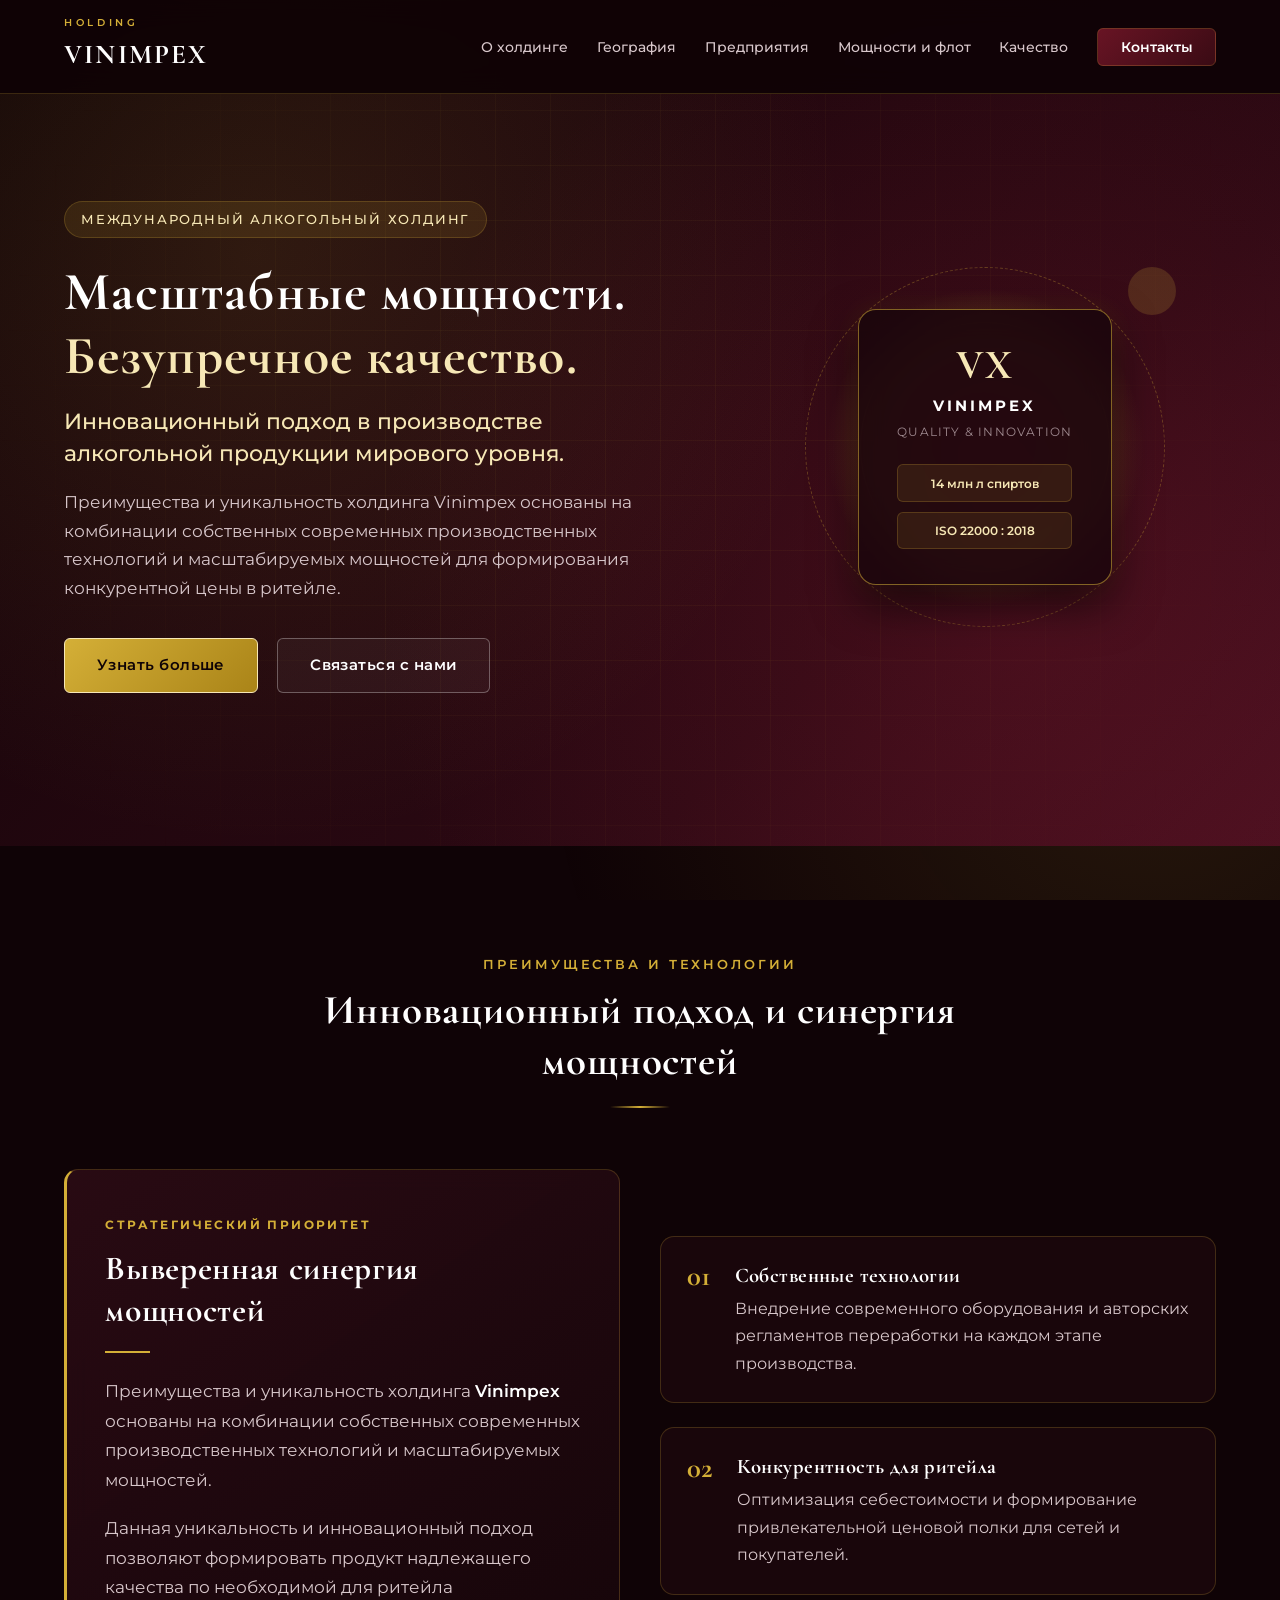
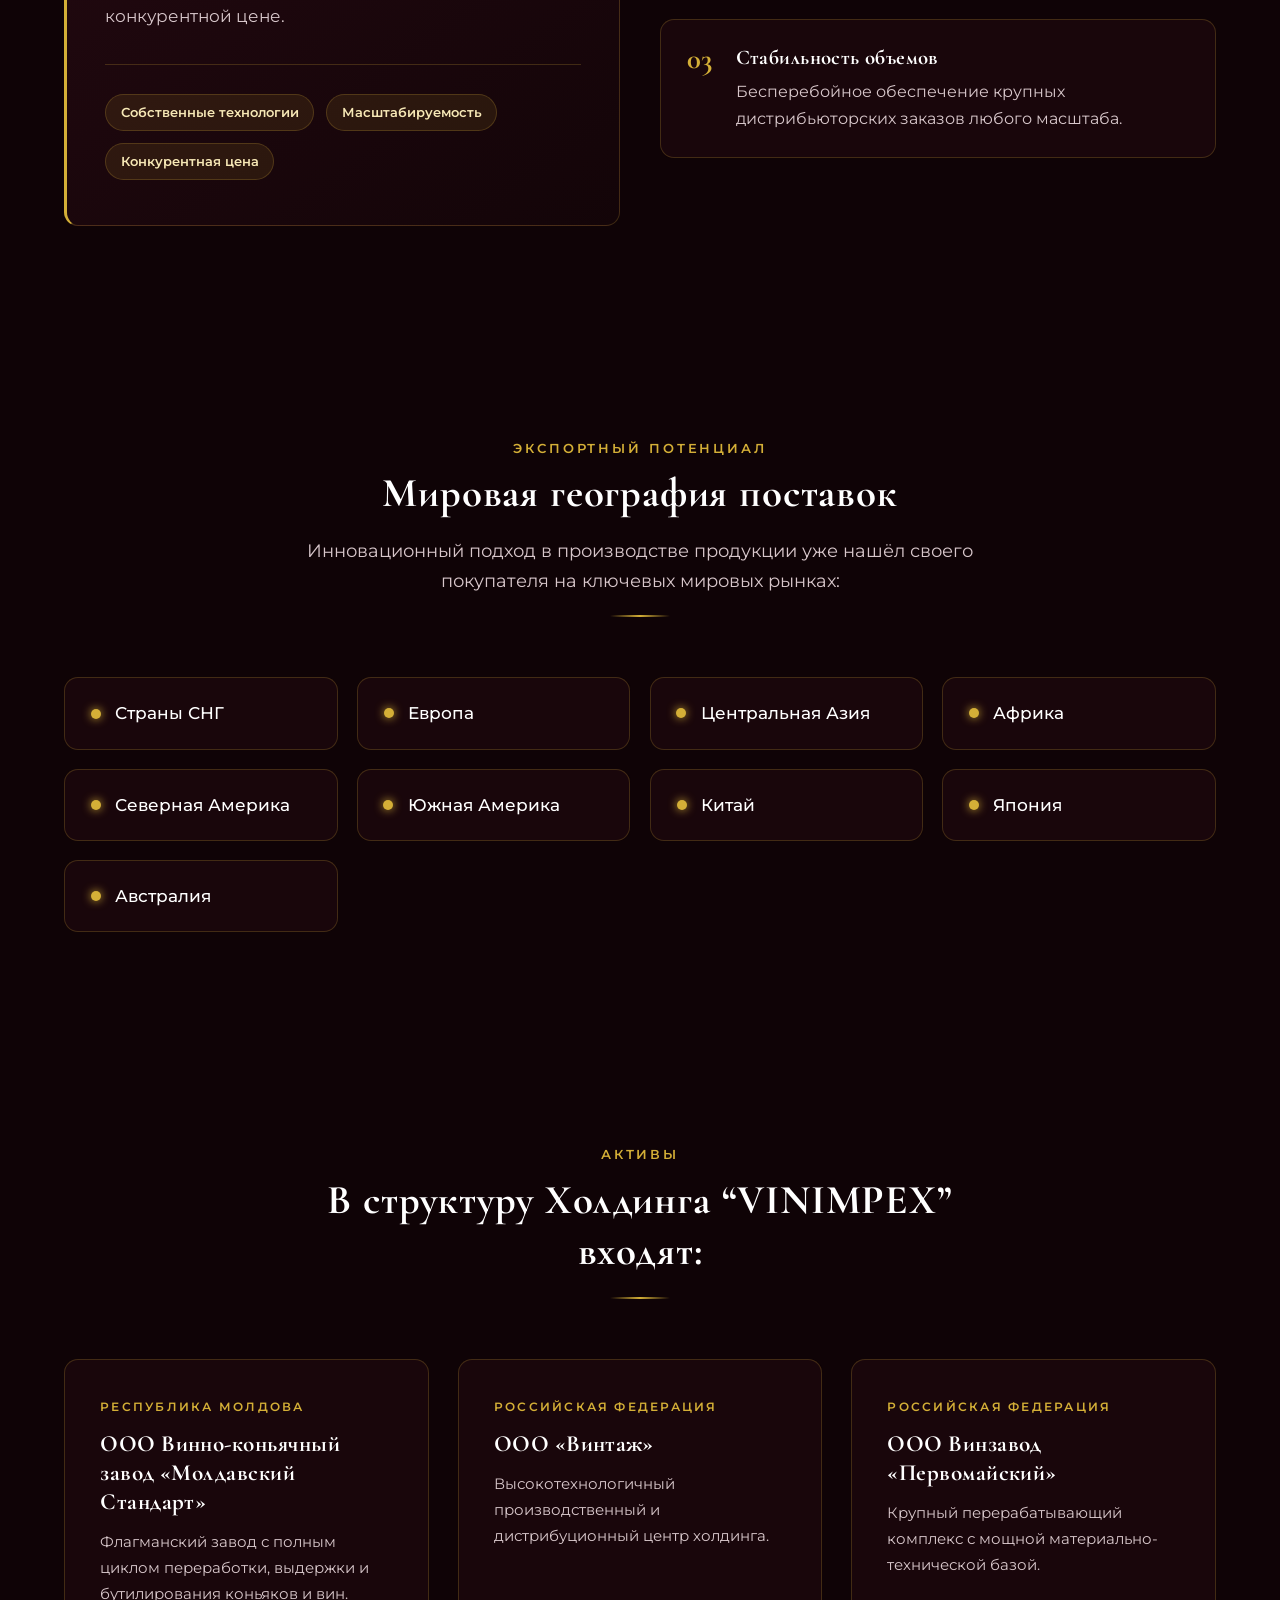
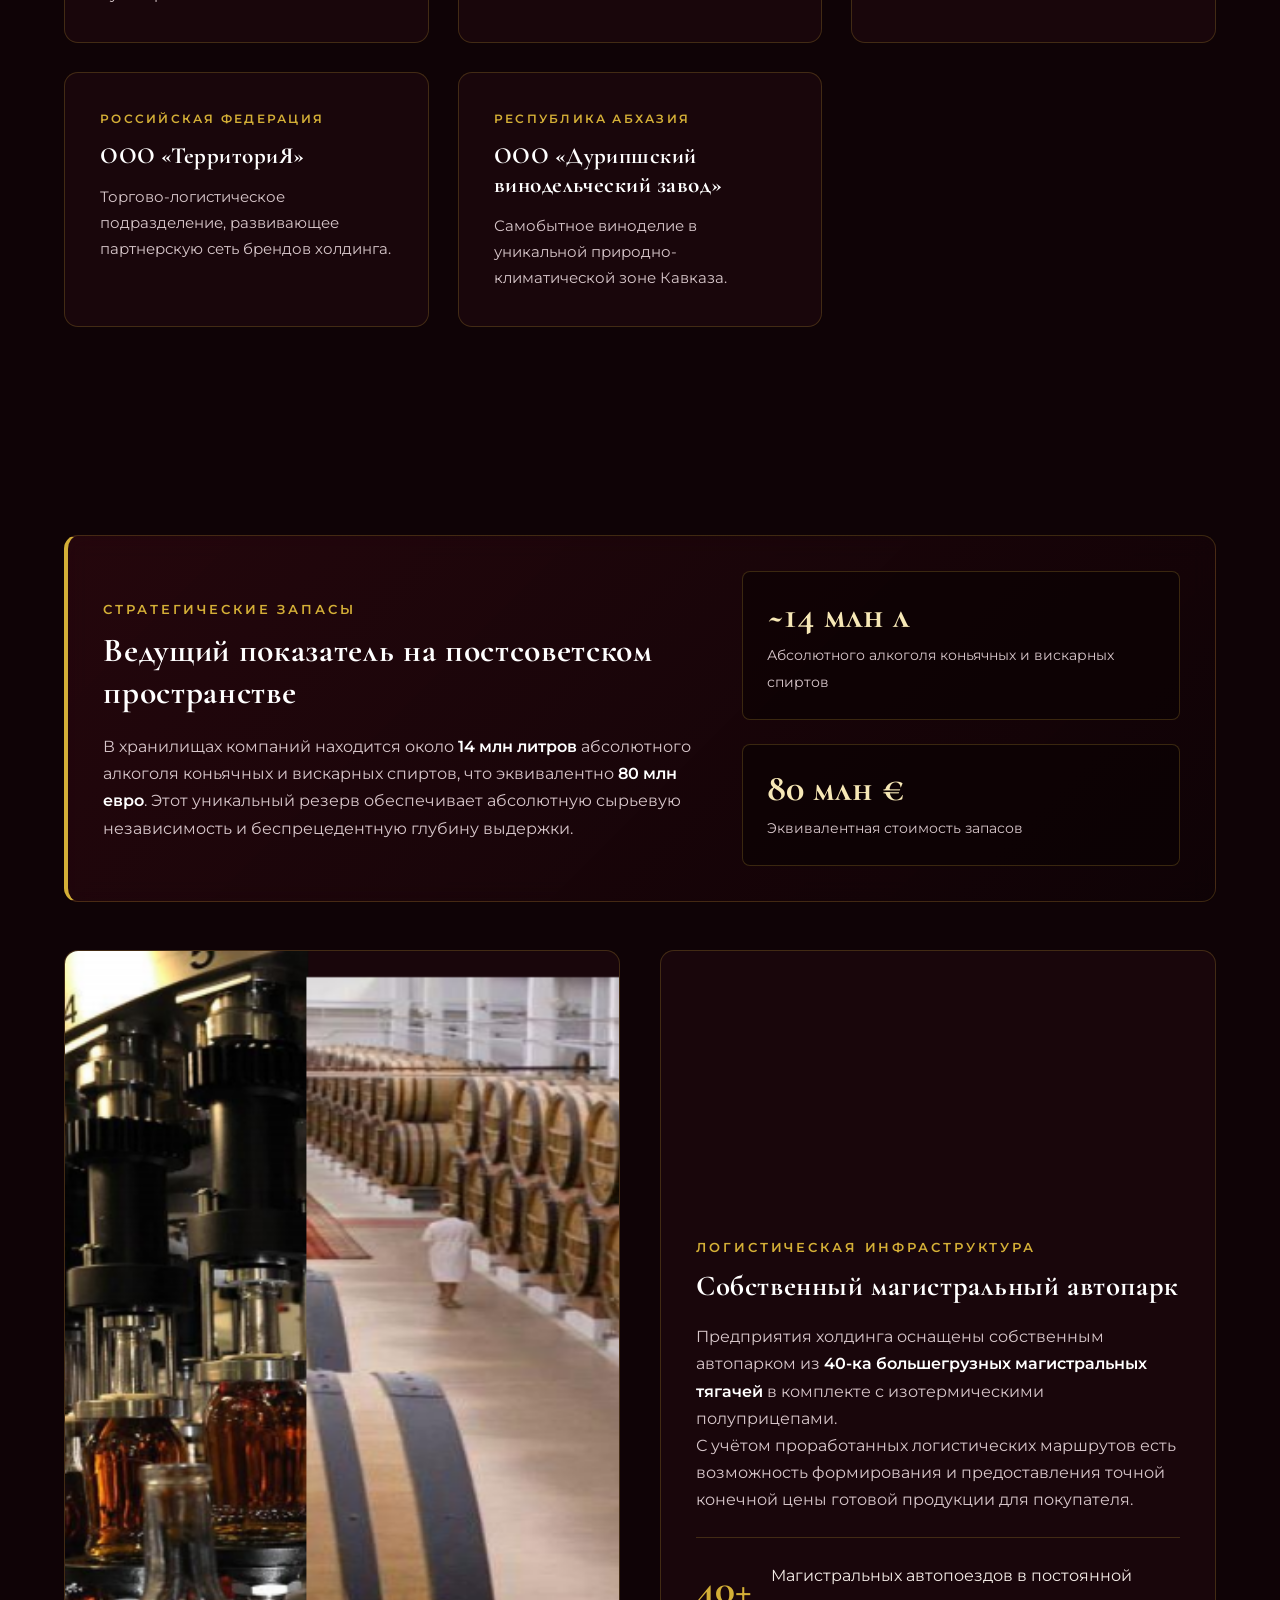
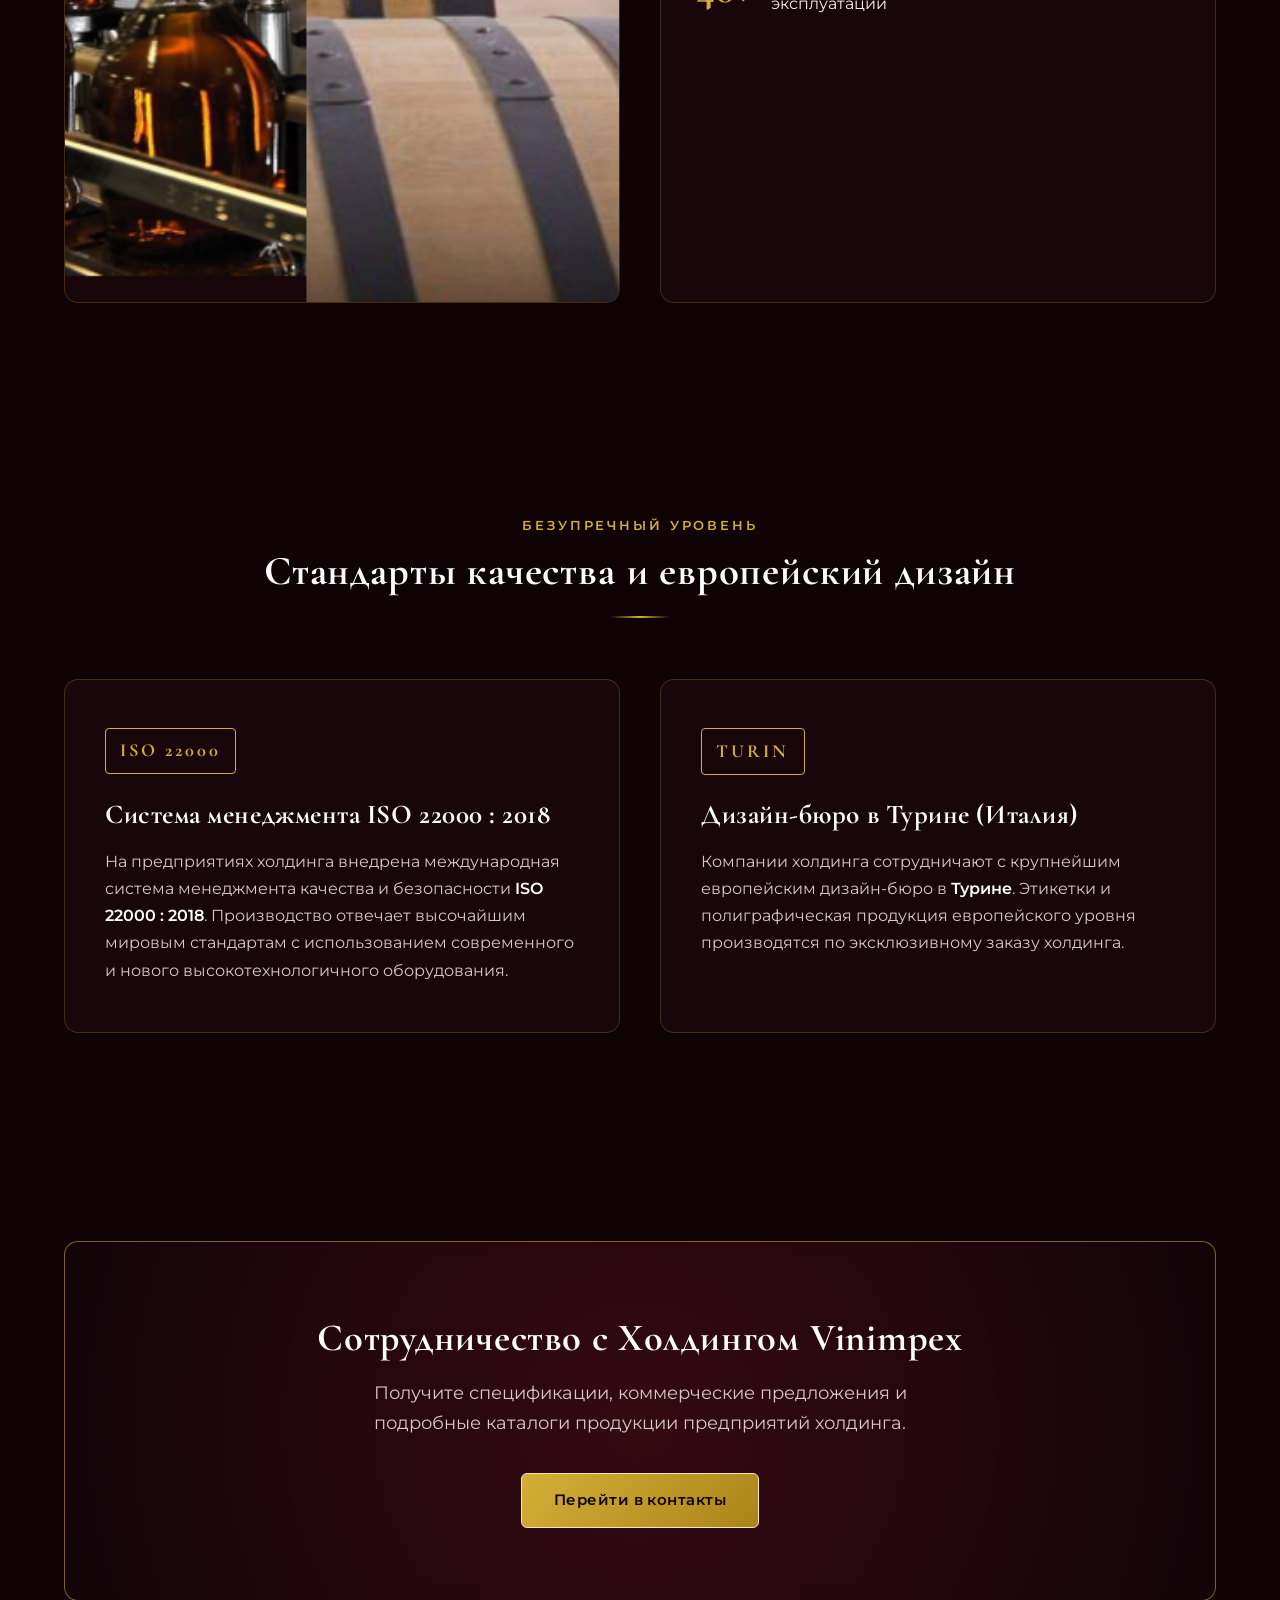
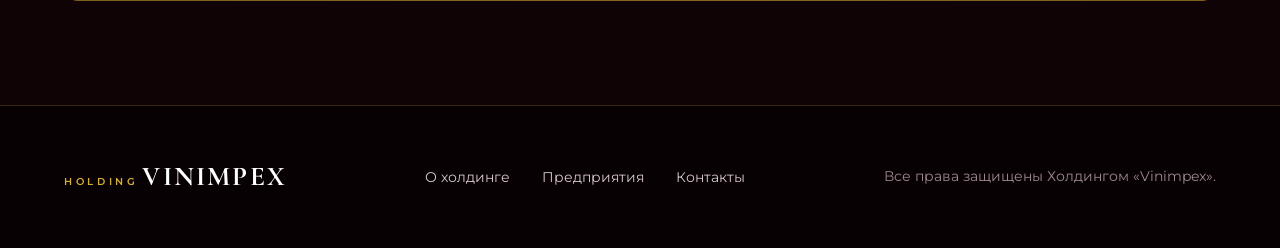
==== index.html @ 8bad3ac1 "init" ====
<!DOCTYPE html>
<html lang="ru">
<head>
  <meta charset="UTF-8">
  <meta name="viewport" content="width=device-width, initial-scale=1.0">
  <title>Холдинг Vinimpex | Международное производство и дистрибуция</title>
  <meta name="description" content="Международный алкогольный холдинг Vinimpex: инновационные технологии, собственные производственные мощности и глобальная логистика.">
  
  <!-- Fonts -->
  <link rel="preconnect" href="https://fonts.googleapis.com">
  <link rel="preconnect" href="https://fonts.gstatic.com" crossorigin>
  <link href="https://fonts.googleapis.com/css2?family=Cormorant+Garamond:wght@600;700&family=Montserrat:wght@300;400;500;600;700&display=swap" rel="stylesheet">
  
  <link rel="stylesheet" href="style.css">
</head>
<body>

  <!-- Ambient background glow -->
  <div class="ambient-glow" aria-hidden="true"></div>

  <!-- Header -->
  <header class="site-header" id="site-header">
    <div class="container header-container">
      <a href="index.html" class="brand-logo" aria-label="Vinimpex Главная">
        <span class="logo-small">HOLDING</span>
        <span class="logo-main">VINIMPEX</span>
      </a>

      <button class="nav-toggle" id="nav-toggle" aria-label="Открыть меню">
        <span></span>
        <span></span>
        <span></span>
      </button>

      <nav class="nav-menu" id="nav-menu">
        <ul class="nav-list">
          <li><a href="#about" class="nav-link">О холдинге</a></li>
          <li><a href="#geography" class="nav-link">География</a></li>
          <li><a href="#structure" class="nav-link">Предприятия</a></li>
          <li><a href="#reserves" class="nav-link">Мощности и флот</a></li>
          <li><a href="#standards" class="nav-link">Качество</a></li>
          <li><a href="contacts.html" class="nav-link nav-btn">Контакты</a></li>
        </ul>
      </nav>
    </div>
  </header>

  <main>
    <!-- 1. HERO SECTION (Pure CSS Graphics) -->
    <section class="hero-section">
      <div class="hero-inner container">
        <div class="hero-content">
          <span class="sub-badge">Международный алкогольный холдинг</span>
          <h1 class="hero-title">
            Масштабные мощности.<br>
            <span class="text-gold">Безупречное качество.</span>
          </h1>
          <p class="hero-tagline">
            Инновационный подход в производстве алкогольной продукции мирового уровня.
          </p>
          <p class="hero-subtitle">
            Преимущества и уникальность холдинга Vinimpex основаны на комбинации собственных современных производственных технологий и масштабируемых мощностей для формирования конкурентной цены в ритейле.
          </p>
          <div class="hero-actions">
            <a href="#about" class="btn btn-primary">Узнать больше</a>
            <a href="contacts.html" class="btn btn-outline">Связаться с нами</a>
          </div>
        </div>

        <!-- CSS Geometry Visual -->
        <div class="hero-visual" aria-hidden="true">
          <div class="hero-shape hero-shape--glow"></div>
          <div class="hero-shape hero-shape--ring-lg"></div>
          <div class="hero-shape hero-shape--ring-md"></div>
          <div class="hero-shape hero-shape--ring-sm"></div>
          <div class="hero-shape hero-shape--dot"></div>

          <div class="hero-badge-card">
            <div class="badge-emblem">VX</div>
            <div class="badge-title">VINIMPEX</div>
            <div class="badge-subtitle">Quality &amp; Innovation</div>
            <div class="badge-metrics">
              <span class="metric-chip">14 млн л спиртов</span>
              <span class="metric-chip">ISO 22000 : 2018</span>
            </div>
          </div>
        </div>
      </div>
    </section>

    <!-- 2. ABOUT (Image Removed, Refined Editorial Design) -->
    <section id="about" class="section section-about">
      <div class="container">
        <div class="section-header reveal">
          <span class="section-tag">Преимущества и технологии</span>
          <h2 class="section-title">Инновационный подход и синергия мощностей</h2>
          <div class="title-divider"></div>
        </div>

        <div class="grid-2-col about-grid">
          <!-- Featured Pillar Card (No low-res image) -->
          <div class="about-card-featured glass-card reveal">
            <div class="card-pillar-header">
              <span class="pillar-tag">СТРАТЕГИЧЕСКИЙ ПРИОРИТЕТ</span>
              <h3 class="pillar-title">Выверенная синергия мощностей</h3>
              <div class="pillar-line"></div>
            </div>
            
            <div class="pillar-content">
              <p>
                Преимущества и уникальность холдинга <strong>Vinimpex</strong> основаны на комбинации собственных современных производственных технологий и масштабируемых мощностей.
              </p>
              <p>
                Данная уникальность и инновационный подход позволяют формировать продукт надлежащего качества по необходимой для ритейла конкурентной цене.
              </p>
            </div>

            <div class="pillar-highlights">
              <span class="highlight-chip">Собственные технологии</span>
              <span class="highlight-chip">Масштабируемость</span>
              <span class="highlight-chip">Конкурентная цена</span>
            </div>
          </div>

          <!-- Features Column -->
          <div class="features-column">
            <div class="feature-item glass-card reveal">
              <div class="feature-icon">01</div>
              <div>
                <h4>Собственные технологии</h4>
                <p>Внедрение современного оборудования и авторских регламентов переработки на каждом этапе производства.</p>
              </div>
            </div>

            <div class="feature-item glass-card reveal">
              <div class="feature-icon">02</div>
              <div>
                <h4>Конкурентность для ритейла</h4>
                <p>Оптимизация себестоимости и формирование привлекательной ценовой полки для сетей и покупателей.</p>
              </div>
            </div>

            <div class="feature-item glass-card reveal">
              <div class="feature-icon">03</div>
              <div>
                <h4>Стабильность объемов</h4>
                <p>Бесперебойное обеспечение крупных дистрибьюторских заказов любого масштаба.</p>
              </div>
            </div>
          </div>
        </div>
      </div>
    </section>

    <!-- 3. GEOGRAPHY -->
    <section id="geography" class="section section-geography">
      <div class="container">
        <div class="section-header reveal">
          <span class="section-tag">Экспортный потенциал</span>
          <h2 class="section-title">Мировая география поставок</h2>
          <p class="section-lead">Инновационный подход в производстве продукции уже нашёл своего покупателя на ключевых мировых рынках:</p>
          <div class="title-divider"></div>
        </div>

        <div class="geography-grid">
          <div class="geo-badge glass-card reveal"><span class="geo-dot"></span>Страны СНГ</div>
          <div class="geo-badge glass-card reveal"><span class="geo-dot"></span>Европа</div>
          <div class="geo-badge glass-card reveal"><span class="geo-dot"></span>Центральная Азия</div>
          <div class="geo-badge glass-card reveal"><span class="geo-dot"></span>Африка</div>
          <div class="geo-badge glass-card reveal"><span class="geo-dot"></span>Северная Америка</div>
          <div class="geo-badge glass-card reveal"><span class="geo-dot"></span>Южная Америка</div>
          <div class="geo-badge glass-card reveal"><span class="geo-dot"></span>Китай</div>
          <div class="geo-badge glass-card reveal"><span class="geo-dot"></span>Япония</div>
          <div class="geo-badge glass-card reveal"><span class="geo-dot"></span>Австралия</div>
        </div>
      </div>
    </section>

    <!-- 4. STRUCTURE / HOLDING COMPANIES -->
    <section id="structure" class="section section-structure">
      <div class="container">
        <div class="section-header reveal">
          <span class="section-tag">Активы</span>
          <h2 class="section-title">В структуру Холдинга “VINIMPEX” входят:</h2>
          <div class="title-divider"></div>
        </div>

        <div class="structure-grid">
          <article class="company-card glass-card reveal">
            <span class="company-country">Республика Молдова</span>
            <h3 class="company-name">ООО Винно-коньячный завод «Молдавский Стандарт»</h3>
            <p class="company-desc">Флагманский завод с полным циклом переработки, выдержки и бутилирования коньяков и вин.</p>
          </article>

          <article class="company-card glass-card reveal">
            <span class="company-country">Российская Федерация</span>
            <h3 class="company-name">ООО «Винтаж»</h3>
            <p class="company-desc">Высокотехнологичный производственный и дистрибуционный центр холдинга.</p>
          </article>

          <article class="company-card glass-card reveal">
            <span class="company-country">Российская Федерация</span>
            <h3 class="company-name">ООО Винзавод «Первомайский»</h3>
            <p class="company-desc">Крупный перерабатывающий комплекс с мощной материально-технической базой.</p>
          </article>

          <article class="company-card glass-card reveal">
            <span class="company-country">Российская Федерация</span>
            <h3 class="company-name">ООО «ТерриториЯ»</h3>
            <p class="company-desc">Торгово-логистическое подразделение, развивающее партнерскую сеть брендов холдинга.</p>
          </article>

          <article class="company-card glass-card reveal">
            <span class="company-country">Республика Абхазия</span>
            <h3 class="company-name">ООО «Дурипшский винодельческий завод»</h3>
            <p class="company-desc">Самобытное виноделие в уникальной природно-климатической зоне Кавказа.</p>
          </article>
        </div>
      </div>
    </section>

    <!-- 5. RESERVES & FLEET -->
    <section id="reserves" class="section section-reserves">
      <div class="container">
        <div class="reserves-banner glass-card reveal">
          <div class="reserves-content">
            <span class="section-tag">Стратегические запасы</span>
            <h2 class="section-title">Ведущий показатель на постсоветском пространстве</h2>
            <p>
              В хранилищах компаний находится около <strong>14 млн литров</strong> абсолютного алкоголя коньячных и вискарных спиртов, что эквивалентно <strong>80 млн евро</strong>. Этот уникальный резерв обеспечивает абсолютную сырьевую независимость и беспрецедентную глубину выдержки.
            </p>
          </div>
          <div class="reserves-numbers">
            <div class="stat-box">
              <span class="stat-value">~14 млн л</span>
              <span class="stat-label">Абсолютного алкоголя коньячных и вискарных спиртов</span>
            </div>
            <div class="stat-box">
              <span class="stat-value">80 млн €</span>
              <span class="stat-label">Эквивалентная стоимость запасов</span>
            </div>
          </div>
        </div>

        <div class="grid-2-col logistics-grid">
          <div class="logistics-image glass-card reveal">
            <img src="images/production-barrels.png" alt="Цеха выдержки и розлива" class="card-photo" onerror="this.parentElement.classList.add('no-img');">
            <div class="card-photo-fallback">
              <span>Цеха и хранилища холдинга</span>
            </div>
          </div>
          <div class="logistics-info glass-card reveal">
            <span class="section-tag">Логистическая инфраструктура</span>
            <h3>Собственный магистральный автопарк</h3>
            <p>
              Предприятия холдинга оснащены собственным автопарком из <strong>40-ка большегрузных магистральных тягачей</strong> в комплекте с изотермическими полуприцепами.
            </p>
            <p>
              С учётом проработанных логистических маршрутов есть возможность формирования и предоставления точной конечной цены готовой продукции для покупателя.
            </p>
            <div class="fleet-badge">
              <span class="fleet-count">40+</span>
              <span>Магистральных автопоездов в постоянной эксплуатации</span>
            </div>
          </div>
        </div>
      </div>
    </section>

    <!-- 6. STANDARDS & DESIGN -->
    <section id="standards" class="section section-standards">
      <div class="container">
        <div class="section-header reveal">
          <span class="section-tag">Безупречный уровень</span>
          <h2 class="section-title">Стандарты качества и европейский дизайн</h2>
          <div class="title-divider"></div>
        </div>

        <div class="grid-2-col standards-grid">
          <div class="standard-card glass-card reveal">
            <div class="card-icon-emblem">ISO 22000</div>
            <h3>Система менеджмента ISO 22000 : 2018</h3>
            <p>
              На предприятиях холдинга внедрена международная система менеджмента качества и безопасности <strong>ISO 22000 : 2018</strong>. Производство отвечает высочайшим мировым стандартам с использованием современного и нового высокотехнологичного оборудования.
            </p>
          </div>

          <div class="standard-card glass-card reveal">
            <div class="card-icon-emblem">TURIN</div>
            <h3>Дизайн-бюро в Турине (Италия)</h3>
            <p>
              Компании холдинга сотрудничают с крупнейшим европейским дизайн-бюро в <strong>Турине</strong>. Этикетки и полиграфическая продукция европейского уровня производятся по эксклюзивному заказу холдинга.
            </p>
          </div>
        </div>
      </div>
    </section>

    <!-- 7. CTA -->
    <section class="section section-cta">
      <div class="container">
        <div class="cta-banner glass-card reveal">
          <h2>Сотрудничество с Холдингом Vinimpex</h2>
          <p>Получите спецификации, коммерческие предложения и подробные каталоги продукции предприятий холдинга.</p>
          <a href="contacts.html" class="btn btn-primary">Перейти в контакты</a>
        </div>
      </div>
    </section>
  </main>

  <!-- Footer -->
  <footer class="site-footer">
    <div class="container footer-container">
      <div class="footer-brand">
        <span class="logo-small">HOLDING</span>
        <span class="logo-main">VINIMPEX</span>
      </div>
      <div class="footer-nav">
        <a href="index.html">О холдинге</a>
        <a href="#structure">Предприятия</a>
        <a href="contacts.html">Контакты</a>
      </div>
      <div class="footer-copy">
        <p>Все права защищены Холдингом «Vinimpex».</p>
      </div>
    </div>
  </footer>

  <!-- Persistent SVG Back to Top Button -->
  <button id="back-to-top" class="back-to-top" type="button" aria-label="Наверх">
    <svg width="20" height="20" viewBox="0 0 24 24" fill="none" stroke="currentColor" stroke-width="2.5" stroke-linecap="round" stroke-linejoin="round">
      <path d="M18 15l-6-6-6 6"/>
    </svg>
  </button>

  <script src="script.js"></script>
</body>
</html>
---- style.css ----
/* ==========================================================================
   HOLDING VINIMPEX - UNIFIED LUXURY CORPORATE STYLESHEET
   ========================================================================== */

:root {
  /* Wine & Gold Palette */
  --bg-dark: #0f0306;
  --bg-surface: #19060b;
  --bg-card: rgba(30, 8, 14, 0.75);
  --bg-card-hover: rgba(48, 12, 22, 0.92);
  
  --wine-dark: #3a0b14;
  --wine-mid: #681424;
  --wine-bright: #9e1f37;
  
  --gold-primary: #d4af37;
  --gold-light: #f7e8b6;
  --gold-dark: #aa8418;
  
  /* High-contrast readable typography */
  --text-pure: #ffffff;
  --text-main: #f5ede8;
  --text-muted: #d8c7cb;
  --text-dim: #9e898f;
  
  --border-subtle: rgba(212, 175, 55, 0.22);
  --border-glow: rgba(212, 175, 55, 0.55);
  
  --font-serif: 'Cormorant Garamond', Georgia, serif;
  --font-sans: 'Montserrat', system-ui, -apple-system, sans-serif;
  
  --transition: all 0.35s cubic-bezier(0.16, 1, 0.3, 1);
  --container-max: 1180px;
}

/* Base Resets */
*, *::before, *::after {
  box-sizing: border-box;
  margin: 0;
  padding: 0;
}

html {
  scroll-behavior: smooth;
  font-size: 16px;
}

body {
  background-color: var(--bg-dark);
  color: var(--text-main);
  font-family: var(--font-sans);
  line-height: 1.7;
  overflow-x: hidden;
  position: relative;
  -webkit-font-smoothing: antialiased;
}

/* Ambient Subtle Background */
.ambient-glow {
  position: fixed;
  top: 0;
  left: 0;
  width: 100vw;
  height: 100vh;
  pointer-events: none;
  z-index: 0;
  background: 
    radial-gradient(circle at 10% 20%, rgba(110, 20, 38, 0.25) 0%, transparent 45%),
    radial-gradient(circle at 90% 80%, rgba(212, 175, 55, 0.12) 0%, transparent 45%);
}

/* Typography High-Contrast */
h1, h2, h3, h4 {
  font-family: var(--font-serif);
  color: var(--text-pure);
  font-weight: 700;
  line-height: 1.25;
  letter-spacing: 0.02em;
}

p {
  color: var(--text-muted);
  font-size: 1rem;
}

strong {
  color: var(--text-pure);
  font-weight: 600;
}

a {
  color: inherit;
  text-decoration: none;
  transition: var(--transition);
}

.text-gold {
  color: var(--gold-light);
}

.container {
  width: 90%;
  max-width: var(--container-max);
  margin: 0 auto;
  position: relative;
  z-index: 2;
}

/* ==========================================================================
   Header & Navigation
   ========================================================================== */
.site-header {
  position: fixed;
  top: 0;
  left: 0;
  width: 100%;
  background: rgba(15, 3, 6, 0.94);
  backdrop-filter: blur(14px);
  -webkit-backdrop-filter: blur(14px);
  border-bottom: 1px solid var(--border-subtle);
  z-index: 1000;
  transition: var(--transition);
}

.site-header.scrolled {
  padding: 0.35rem 0;
  background: rgba(15, 3, 6, 0.98);
  box-shadow: 0 4px 20px rgba(0, 0, 0, 0.6);
}

.header-container {
  display: flex;
  justify-content: space-between;
  align-items: center;
  padding: 0.9rem 0;
}

.brand-logo {
  display: flex;
  flex-direction: column;
}

.logo-small {
  font-family: var(--font-sans);
  font-size: 0.65rem;
  letter-spacing: 0.35em;
  color: var(--gold-primary);
  font-weight: 600;
}

.logo-main {
  font-family: var(--font-serif);
  font-size: 1.7rem;
  font-weight: 700;
  letter-spacing: 0.08em;
  color: var(--text-pure);
}

.nav-list {
  display: flex;
  list-style: none;
  gap: 1.8rem;
  align-items: center;
}

.nav-link {
  font-size: 0.9rem;
  font-weight: 500;
  color: var(--text-muted);
  position: relative;
  padding: 0.3rem 0;
}

.nav-link:hover, .nav-link.active {
  color: var(--gold-light);
}

.nav-link:not(.nav-btn)::after {
  content: '';
  position: absolute;
  bottom: 0;
  left: 50%;
  width: 0;
  height: 2px;
  background: var(--gold-primary);
  transition: var(--transition);
  transform: translateX(-50%);
}

.nav-link:hover::after, .nav-link.active::after {
  width: 100%;
}

.nav-btn {
  background: linear-gradient(135deg, var(--wine-mid), var(--wine-dark));
  color: #ffffff !important;
  padding: 0.55rem 1.4rem !important;
  border-radius: 6px;
  border: 1px solid var(--border-subtle);
  font-weight: 600;
}

.nav-btn:hover {
  background: linear-gradient(135deg, var(--wine-bright), var(--wine-mid));
  border-color: var(--gold-primary);
  box-shadow: 0 4px 15px rgba(158, 31, 55, 0.45);
}

.nav-toggle {
  display: none;
  background: none;
  border: none;
  cursor: pointer;
  flex-direction: column;
  gap: 5px;
}

.nav-toggle span {
  display: block;
  width: 26px;
  height: 2px;
  background: var(--gold-primary);
  transition: var(--transition);
}

/* ==========================================================================
   Hero Section (Pure CSS Graphics)
   ========================================================================== */
.hero-section {
  position: relative;
  min-height: 94vh;
  display: flex;
  align-items: center;
  justify-content: center;
  padding: 8rem 0 5rem;
  overflow: hidden;
  background:
    radial-gradient(circle at 20% 30%, rgba(212, 175, 55, 0.12) 0%, transparent 50%),
    radial-gradient(circle at 80% 70%, rgba(158, 31, 55, 0.22) 0%, transparent 55%),
    linear-gradient(135deg, #0f0306 0%, #1e060d 35%, #2c0913 70%, #460f1e 100%);
}

.hero-section::before {
  content: "";
  position: absolute;
  inset: 0;
  background-image:
    linear-gradient(to right, rgba(212, 175, 55, 0.05) 1px, transparent 1px),
    linear-gradient(to bottom, rgba(212, 175, 55, 0.05) 1px, transparent 1px);
  background-size: 55px 55px;
  mask-image: radial-gradient(circle at center, black 35%, transparent 85%);
  -webkit-mask-image: radial-gradient(circle at center, black 35%, transparent 85%);
  pointer-events: none;
  z-index: 1;
}

.hero-inner {
  display: grid;
  grid-template-columns: 1.15fr 0.85fr;
  gap: 4rem;
  align-items: center;
  position: relative;
  z-index: 2;
}

.sub-badge {
  display: inline-block;
  padding: 0.4rem 1rem;
  background: rgba(212, 175, 55, 0.12);
  border: 1px solid var(--border-subtle);
  color: var(--gold-light);
  font-size: 0.8rem;
  letter-spacing: 0.14em;
  text-transform: uppercase;
  border-radius: 30px;
  margin-bottom: 1.4rem;
  font-weight: 500;
}

.hero-title {
  font-size: clamp(2.4rem, 4.2vw, 3.8rem);
  line-height: 1.18;
  margin-bottom: 1.2rem;
  color: #ffffff;
}

.hero-tagline {
  font-size: clamp(1.15rem, 1.8vw, 1.4rem);
  font-weight: 500;
  color: var(--gold-light);
  margin-bottom: 1.2rem;
  line-height: 1.4;
}

.hero-subtitle {
  font-size: 1.05rem;
  color: var(--text-muted);
  line-height: 1.7;
  margin-bottom: 2.2rem;
  max-width: 580px;
}

.hero-actions {
  display: flex;
  gap: 1.2rem;
  flex-wrap: wrap;
}

/* Hero Visual Art */
.hero-visual {
  position: relative;
  min-height: 420px;
  display: flex;
  align-items: center;
  justify-content: center;
}

.hero-shape {
  position: absolute;
  border-radius: 50%;
  pointer-events: none;
}

.hero-shape--glow {
  width: 320px;
  height: 320px;
  background: radial-gradient(circle, rgba(158, 31, 55, 0.35) 0%, rgba(212, 175, 55, 0.15) 50%, transparent 70%);
  animation: heroPulse 7s ease-in-out infinite;
}

.hero-shape--ring-lg {
  width: 360px;
  height: 360px;
  border: 1px dashed rgba(212, 175, 55, 0.32);
  animation: heroSpin 60s linear infinite;
}

.hero-shape--ring-md {
  width: 250px;
  height: 250px;
  border: 1.5px solid rgba(212, 175, 55, 0.22);
  animation: heroSpin 35s linear infinite reverse;
}

.hero-shape--ring-sm {
  width: 140px;
  height: 140px;
  border: 1px solid rgba(158, 31, 55, 0.4);
  animation: heroSpin 22s linear infinite;
}

.hero-shape--dot {
  width: 48px;
  height: 48px;
  background: rgba(212, 175, 55, 0.18);
  top: 30px;
  right: 40px;
  animation: heroPulse 5s ease-in-out 1s infinite;
}

@keyframes heroSpin {
  from { transform: rotate(0deg); }
  to { transform: rotate(360deg); }
}

@keyframes heroPulse {
  0%, 100% { transform: scale(1); opacity: 0.8; }
  50% { transform: scale(1.08); opacity: 1; }
}

.hero-badge-card {
  position: relative;
  z-index: 2;
  background: rgba(25, 6, 11, 0.82);
  backdrop-filter: blur(14px);
  -webkit-backdrop-filter: blur(14px);
  border: 1px solid var(--border-glow);
  border-radius: 18px;
  padding: 2.2rem 2.4rem;
  text-align: center;
  box-shadow: 0 20px 45px rgba(0, 0, 0, 0.6), 0 0 30px rgba(212, 175, 55, 0.1);
  max-width: 290px;
}

.badge-emblem {
  font-family: var(--font-serif);
  font-size: 2.6rem;
  font-weight: 700;
  color: var(--gold-light);
  line-height: 1;
  margin-bottom: 0.4rem;
  letter-spacing: 0.05em;
}

.badge-title {
  font-family: var(--font-sans);
  font-size: 0.95rem;
  font-weight: 700;
  letter-spacing: 0.2em;
  color: #ffffff;
  margin-bottom: 0.2rem;
}

.badge-subtitle {
  font-size: 0.75rem;
  color: var(--text-dim);
  text-transform: uppercase;
  letter-spacing: 0.1em;
  margin-bottom: 1.4rem;
}

.badge-metrics {
  display: flex;
  flex-direction: column;
  gap: 0.6rem;
}

.metric-chip {
  display: inline-block;
  padding: 0.45rem 0.8rem;
  background: rgba(212, 175, 55, 0.1);
  border: 1px solid var(--border-subtle);
  border-radius: 6px;
  font-size: 0.78rem;
  font-weight: 600;
  color: var(--gold-light);
}

/* ==========================================================================
   Buttons
   ========================================================================== */
.btn {
  display: inline-flex;
  align-items: center;
  justify-content: center;
  padding: 0.85rem 2rem;
  border-radius: 6px;
  font-weight: 600;
  font-size: 0.95rem;
  letter-spacing: 0.03em;
  cursor: pointer;
  transition: var(--transition);
  text-decoration: none;
}

.btn-primary {
  background: linear-gradient(135deg, var(--gold-primary), var(--gold-dark));
  color: #0f0306;
  border: 1px solid var(--gold-light);
}

.btn-primary:hover {
  background: linear-gradient(135deg, var(--gold-light), var(--gold-primary));
  box-shadow: 0 6px 25px rgba(212, 175, 55, 0.4);
  transform: translateY(-2px);
}

.btn-outline {
  background: rgba(255, 255, 255, 0.04);
  color: #ffffff;
  border: 1px solid rgba(255, 255, 255, 0.3);
}

.btn-outline:hover {
  background: rgba(255, 255, 255, 0.1);
  border-color: var(--gold-primary);
  color: var(--gold-light);
  transform: translateY(-2px);
}

/* ==========================================================================
   Sections Common
   ========================================================================== */
.section {
  padding: 6.5rem 0;
  position: relative;
  z-index: 2;
}

.section-header {
  text-align: center;
  max-width: 760px;
  margin: 0 auto 3.8rem;
}

.section-tag {
  display: inline-block;
  color: var(--gold-primary);
  font-size: 0.82rem;
  letter-spacing: 0.22em;
  text-transform: uppercase;
  font-weight: 600;
  margin-bottom: 0.6rem;
}

.section-title {
  font-size: clamp(2rem, 3.2vw, 2.9rem);
  margin-bottom: 1rem;
}

.section-lead {
  font-size: 1.1rem;
  color: var(--text-muted);
}

.title-divider {
  width: 60px;
  height: 2px;
  background: linear-gradient(90deg, transparent, var(--gold-primary), transparent);
  margin: 1.2rem auto 0;
}

.grid-2-col {
  display: grid;
  grid-template-columns: 1fr 1fr;
  gap: 2.5rem;
  align-items: center;
}

/* Glassmorphism Cards */
.glass-card {
  background: var(--bg-card);
  backdrop-filter: blur(12px);
  -webkit-backdrop-filter: blur(12px);
  border: 1px solid var(--border-subtle);
  border-radius: 14px;
  padding: 2.2rem;
  transition: var(--transition);
  position: relative;
}

.glass-card:hover {
  background: var(--bg-card-hover);
  border-color: var(--border-glow);
  transform: translateY(-4px);
  box-shadow: 0 14px 35px rgba(0, 0, 0, 0.55), 0 0 20px rgba(212, 175, 55, 0.08);
}

/* ==========================================================================
   Section 2: About (Updated Pillar Card without image)
   ========================================================================== */
.about-card-featured {
  display: flex;
  flex-direction: column;
  justify-content: space-between;
  padding: 2.8rem 2.4rem;
  background: linear-gradient(145deg, rgba(45, 12, 22, 0.85) 0%, rgba(20, 5, 9, 0.9) 100%);
  border-left: 3px solid var(--gold-primary);
  min-height: 100%;
}

.card-pillar-header {
  margin-bottom: 1.5rem;
}

.pillar-tag {
  font-size: 0.75rem;
  letter-spacing: 0.2em;
  color: var(--gold-primary);
  font-weight: 700;
  text-transform: uppercase;
  display: block;
  margin-bottom: 0.8rem;
}

.pillar-title {
  font-size: 2.1rem;
  color: #ffffff;
  line-height: 1.25;
}

.pillar-line {
  width: 45px;
  height: 2px;
  background: var(--gold-primary);
  margin-top: 1.2rem;
}

.pillar-content p {
  margin-bottom: 1.2rem;
  font-size: 1.05rem;
  line-height: 1.75;
}

.pillar-content p:last-child {
  margin-bottom: 0;
}

.pillar-highlights {
  display: flex;
  flex-wrap: wrap;
  gap: 0.75rem;
  margin-top: 2rem;
  padding-top: 1.8rem;
  border-top: 1px solid var(--border-subtle);
}

.highlight-chip {
  display: inline-block;
  padding: 0.4rem 0.9rem;
  background: rgba(212, 175, 55, 0.1);
  border: 1px solid var(--border-subtle);
  border-radius: 20px;
  font-size: 0.82rem;
  font-weight: 600;
  color: var(--gold-light);
}

.features-column {
  display: flex;
  flex-direction: column;
  gap: 1.5rem;
}

.feature-item {
  display: flex;
  gap: 1.5rem;
  align-items: flex-start;
  padding: 1.6rem;
}

.feature-icon {
  font-family: var(--font-serif);
  font-size: 1.8rem;
  font-weight: 700;
  color: var(--gold-primary);
  line-height: 1;
}

.feature-item h4 {
  font-size: 1.3rem;
  margin-bottom: 0.4rem;
}

/* ==========================================================================
   Section 3: Geography
   ========================================================================== */
.geography-grid {
  display: grid;
  grid-template-columns: repeat(auto-fit, minmax(220px, 1fr));
  gap: 1.2rem;
}

.geo-badge {
  display: flex;
  align-items: center;
  gap: 0.9rem;
  padding: 1.3rem 1.6rem;
  font-weight: 500;
  font-size: 1.05rem;
  color: #ffffff;
}

.geo-dot {
  width: 10px;
  height: 10px;
  border-radius: 50%;
  background: var(--gold-primary);
  box-shadow: 0 0 10px var(--gold-primary);
}

/* ==========================================================================
   Section 4: Structure
   ========================================================================== */
.structure-grid {
  display: grid;
  grid-template-columns: repeat(auto-fit, minmax(320px, 1fr));
  gap: 1.8rem;
}

.company-card {
  display: flex;
  flex-direction: column;
  justify-content: flex-start;
}

.company-country {
  font-size: 0.78rem;
  letter-spacing: 0.18em;
  text-transform: uppercase;
  color: var(--gold-primary);
  font-weight: 600;
  margin-bottom: 0.8rem;
}

.company-name {
  font-size: 1.45rem;
  margin-bottom: 0.8rem;
  color: #ffffff;
}

.company-desc {
  font-size: 0.95rem;
}

/* ==========================================================================
   Section 5: Reserves & Fleet
   ========================================================================== */
.reserves-banner {
  display: grid;
  grid-template-columns: 1.35fr 1fr;
  gap: 3rem;
  align-items: center;
  margin-bottom: 3rem;
  background: linear-gradient(135deg, rgba(58, 11, 20, 0.5), rgba(15, 3, 6, 0.8));
  border-left: 4px solid var(--gold-primary);
}

.reserves-content h2 {
  font-size: 2.1rem;
  margin-bottom: 1.2rem;
}

.reserves-numbers {
  display: flex;
  flex-direction: column;
  gap: 1.5rem;
}

.stat-box {
  background: rgba(10, 2, 4, 0.6);
  border: 1px solid var(--border-subtle);
  border-radius: 8px;
  padding: 1.5rem;
}

.stat-value {
  display: block;
  font-family: var(--font-serif);
  font-size: 2.4rem;
  font-weight: 700;
  color: var(--gold-light);
  line-height: 1;
  margin-bottom: 0.4rem;
}

.stat-label {
  font-size: 0.88rem;
  color: var(--text-muted);
}

.logistics-grid {
  align-items: stretch;
}

.logistics-image {
  padding: 0;
  overflow: hidden;
  position: relative;
  min-height: 280px;
}

.card-photo {
  width: 100%;
  height: 100%;
  object-fit: cover;
  transition: transform 0.6s ease;
}

.logistics-image.no-img .card-photo {
  display: none;
}

.card-photo-fallback {
  display: none;
  width: 100%;
  height: 100%;
  min-height: 280px;
  align-items: center;
  justify-content: center;
  color: var(--gold-light);
  font-family: var(--font-serif);
  font-size: 1.3rem;
  background: radial-gradient(circle, var(--wine-mid), var(--wine-dark));
}

.logistics-image.no-img .card-photo-fallback {
  display: flex;
}

.logistics-info {
  display: flex;
  flex-direction: column;
  justify-content: center;
}

.logistics-info h3 {
  font-size: 1.8rem;
  margin-bottom: 1.2rem;
}

.fleet-badge {
  display: flex;
  align-items: center;
  gap: 1.2rem;
  margin-top: 1.5rem;
  padding-top: 1.5rem;
  border-top: 1px solid var(--border-subtle);
}

.fleet-count {
  font-family: var(--font-serif);
  font-size: 2.6rem;
  font-weight: 700;
  color: var(--gold-primary);
  line-height: 1;
}

/* ==========================================================================
   Section 6: Standards & Design
   ========================================================================== */
.standards-grid {
  align-items: stretch;
}

.standard-card {
  padding: 3rem 2.5rem;
}

.card-icon-emblem {
  font-family: var(--font-serif);
  font-size: 1.15rem;
  font-weight: 700;
  letter-spacing: 0.16em;
  color: var(--gold-primary);
  display: inline-block;
  padding: 0.4rem 0.9rem;
  border: 1px solid var(--gold-primary);
  border-radius: 4px;
  margin-bottom: 1.5rem;
}

.standard-card h3 {
  font-size: 1.7rem;
  margin-bottom: 1rem;
}

/* CTA Banner */
.cta-banner {
  text-align: center;
  padding: 4.5rem 2rem;
  background: radial-gradient(circle at center, rgba(110, 20, 38, 0.4) 0%, rgba(20, 5, 9, 0.85) 100%);
  border: 1px solid var(--border-glow);
}

.cta-banner h2 {
  font-size: 2.4rem;
  margin-bottom: 1rem;
}

.cta-banner p {
  max-width: 620px;
  margin: 0 auto 2.2rem;
  font-size: 1.1rem;
}

/* ==========================================================================
   Contacts Page
   ========================================================================== */
.contacts-main {
  padding-top: 5rem;
  min-height: 80vh;
}

.contact-card h3, .contact-form-card h3 {
  font-size: 1.9rem;
  margin-bottom: 0.6rem;
}

.contact-desc {
  margin-bottom: 2rem;
  color: var(--gold-light);
  font-weight: 500;
}

.contact-items-list {
  display: flex;
  flex-direction: column;
  gap: 1.8rem;
}

.contact-item {
  display: flex;
  gap: 1.2rem;
  align-items: flex-start;
}

.contact-icon {
  font-size: 1.5rem;
  line-height: 1;
}

.contact-label {
  display: block;
  font-size: 0.8rem;
  text-transform: uppercase;
  letter-spacing: 0.1em;
  color: var(--text-dim);
  margin-bottom: 0.2rem;
}

.contact-value, .contact-link {
  color: #ffffff;
  font-size: 1.05rem;
  font-weight: 500;
}

.contact-link:hover {
  color: var(--gold-primary);
}

.contact-form {
  margin-top: 1.8rem;
  display: flex;
  flex-direction: column;
  gap: 1.2rem;
}

.form-group {
  display: flex;
  flex-direction: column;
  gap: 0.4rem;
}

.form-row {
  display: grid;
  grid-template-columns: 1fr 1fr;
  gap: 1.2rem;
}

.contact-form label {
  font-size: 0.85rem;
  color: var(--text-muted);
}

.contact-form input,
.contact-form textarea {
  background: rgba(10, 2, 4, 0.85);
  border: 1px solid var(--border-subtle);
  border-radius: 6px;
  padding: 0.8rem 1rem;
  color: #ffffff;
  font-family: var(--font-sans);
  font-size: 0.95rem;
  transition: var(--transition);
}

.contact-form input:focus,
.contact-form textarea:focus {
  outline: none;
  border-color: var(--gold-primary);
  box-shadow: 0 0 12px rgba(212, 175, 55, 0.25);
}

.btn-block {
  width: 100%;
}

/* ==========================================================================
   Footer
   ========================================================================== */
.site-footer {
  background: #080103;
  border-top: 1px solid var(--border-subtle);
  padding: 3rem 0;
  position: relative;
  z-index: 2;
}

.footer-container {
  display: flex;
  justify-content: space-between;
  align-items: center;
  flex-wrap: wrap;
  gap: 1.5rem;
}

.footer-nav {
  display: flex;
  gap: 2rem;
}

.footer-nav a {
  font-size: 0.9rem;
  color: var(--text-muted);
}

.footer-nav a:hover {
  color: var(--gold-primary);
}

.footer-copy p {
  font-size: 0.85rem;
  color: var(--text-dim);
}

/* ==========================================================================
   Scroll-to-top button (Persistent & Prominent)
   ========================================================================== */
.back-to-top {
  position: fixed;
  bottom: 2rem;
  right: 2rem;
  width: 50px;
  height: 50px;
  background: var(--wine-mid);
  color: var(--gold-light);
  border: 1px solid var(--border-glow);
  border-radius: 50%;
  cursor: pointer;
  z-index: 9999;
  opacity: 0;
  visibility: hidden;
  pointer-events: none;
  transform: translateY(16px);
  transition: opacity 0.3s ease, visibility 0.3s ease, transform 0.3s ease, background 0.25s ease;
  display: flex;
  align-items: center;
  justify-content: center;
  box-shadow: 0 8px 25px rgba(0, 0, 0, 0.6), 0 0 15px rgba(212, 175, 55, 0.2);
}

.back-to-top svg {
  display: block;
  stroke: var(--gold-light);
  transition: transform 0.2s ease, stroke 0.2s ease;
}

.back-to-top.visible {
  opacity: 1;
  visibility: visible;
  pointer-events: auto;
  transform: translateY(0);
}

.back-to-top:hover {
  background: var(--gold-primary);
  border-color: var(--gold-light);
  transform: translateY(-4px);
  box-shadow: 0 12px 30px rgba(0, 0, 0, 0.7), 0 0 20px rgba(212, 175, 55, 0.4);
}

.back-to-top:hover svg {
  stroke: #0f0306;
}

/* ==========================================================================
   Progressive Scroll Reveal
   ========================================================================== */
.reveal {
  opacity: 1;
  transform: none;
}

body.has-animations .reveal {
  opacity: 0;
  transform: translateY(24px);
  transition: opacity 0.7s cubic-bezier(0.16, 1, 0.3, 1), transform 0.7s cubic-bezier(0.16, 1, 0.3, 1);
}

body.has-animations .reveal.active {
  opacity: 1;
  transform: translateY(0);
}

/* ==========================================================================
   Responsive
   ========================================================================== */
@media (max-width: 960px) {
  .hero-inner {
    grid-template-columns: 1fr;
    text-align: center;
    gap: 3rem;
  }

  .hero-subtitle {
    margin-left: auto;
    margin-right: auto;
  }

  .hero-actions {
    justify-content: center;
  }

  .hero-visual {
    display: none;
  }

  .grid-2-col, .reserves-banner {
    grid-template-columns: 1fr;
  }
  
  .nav-toggle {
    display: flex;
  }
  
  .nav-menu {
    position: fixed;
    top: 70px;
    left: 0;
    width: 100%;
    background: rgba(15, 3, 6, 0.98);
    backdrop-filter: blur(20px);
    border-bottom: 1px solid var(--border-subtle);
    padding: 2rem 0;
    transform: translateY(-150%);
    transition: var(--transition);
  }
  
  .nav-menu.active {
    transform: translateY(0);
  }
  
  .nav-list {
    flex-direction: column;
    gap: 1.2rem;
  }
}

@media (max-width: 600px) {
  .form-row {
    grid-template-columns: 1fr;
  }
  
  .footer-container {
    flex-direction: column;
    text-align: center;
  }

  .back-to-top {
    bottom: 1.2rem;
    right: 1.2rem;
    width: 44px;
    height: 44px;
  }
}
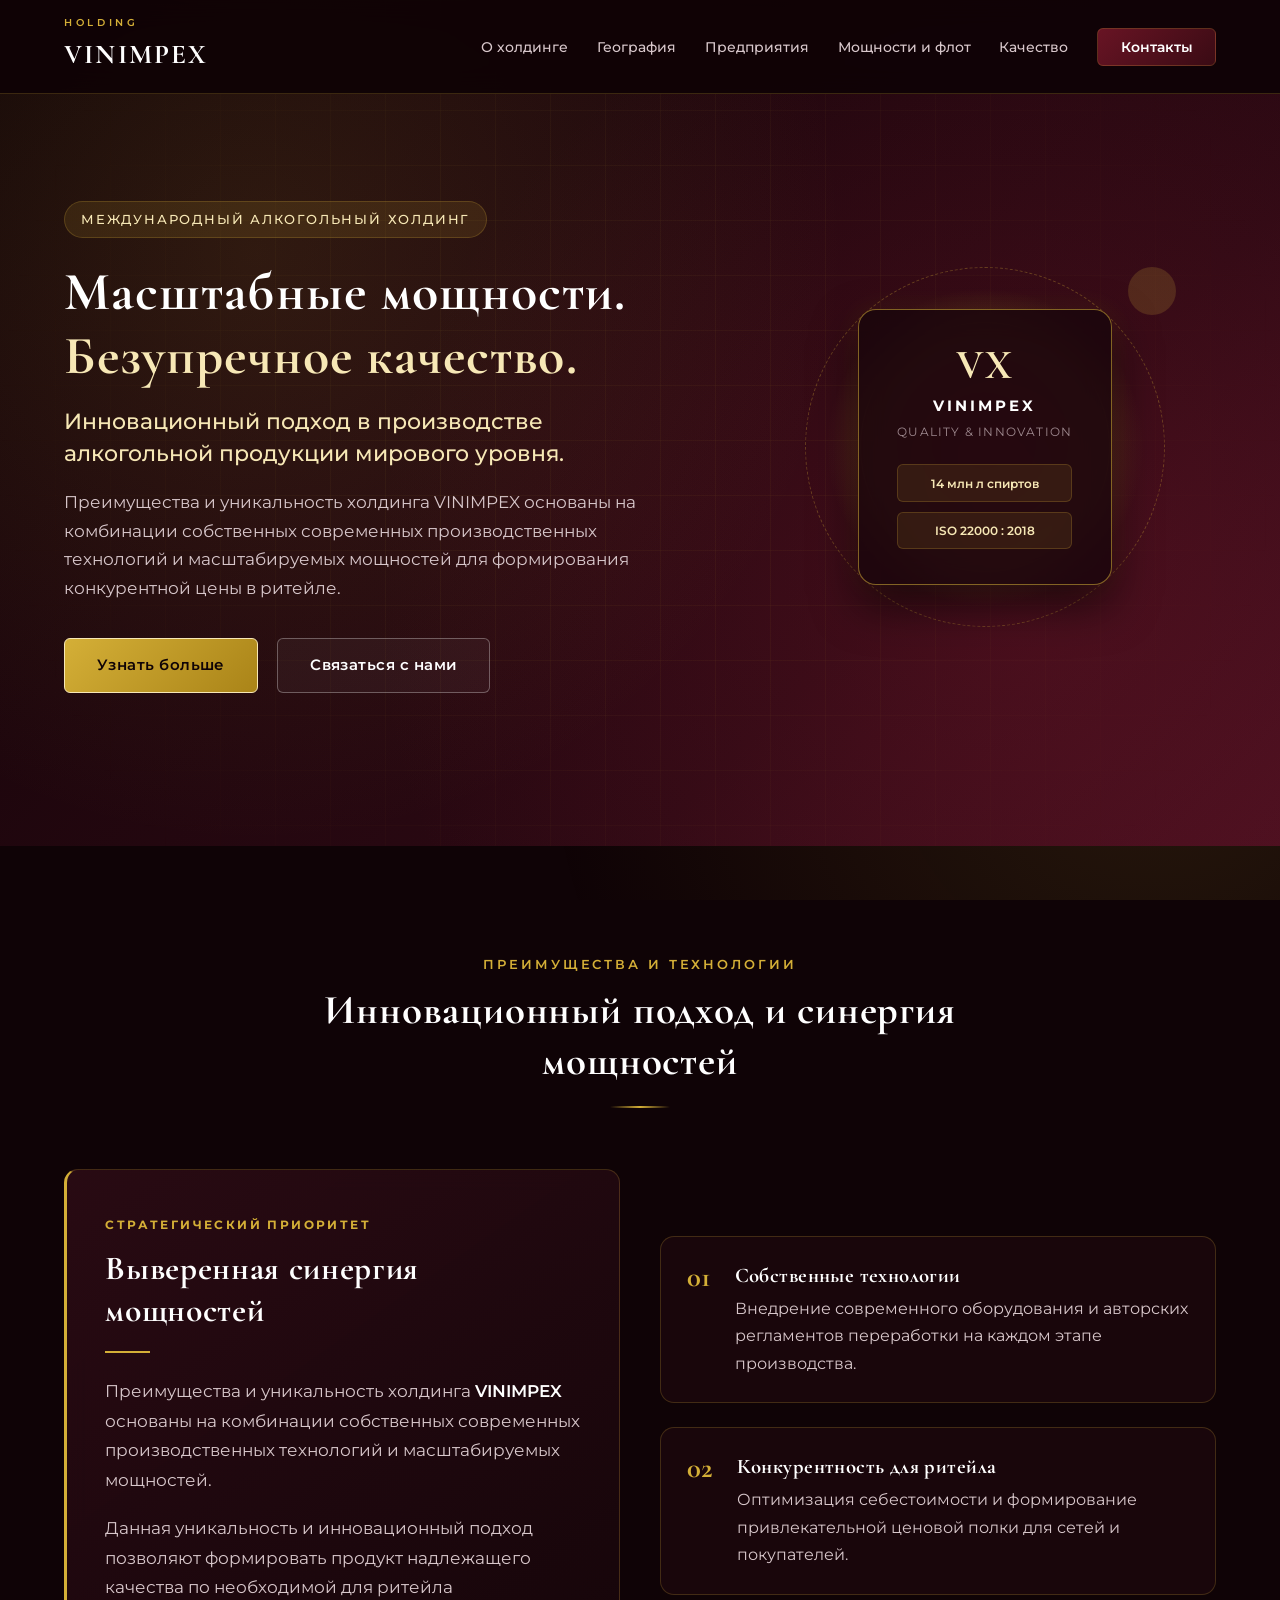
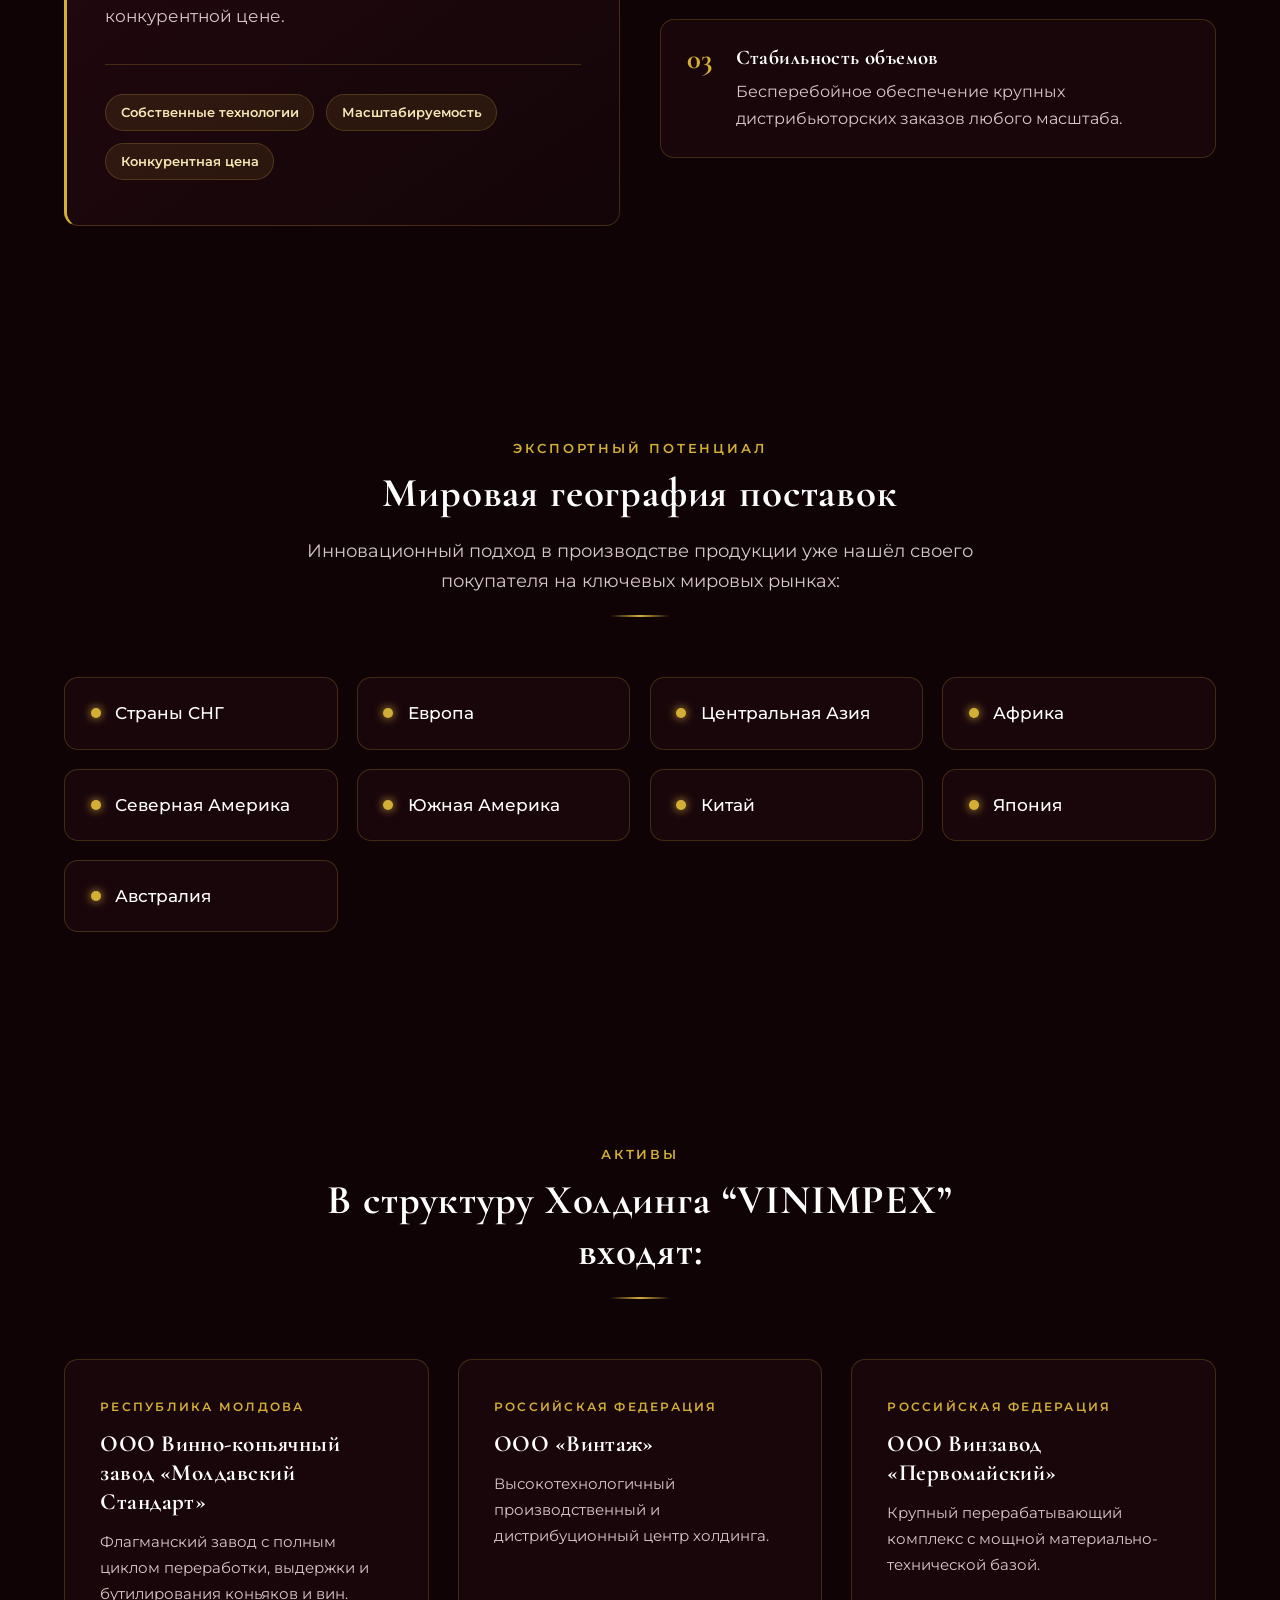
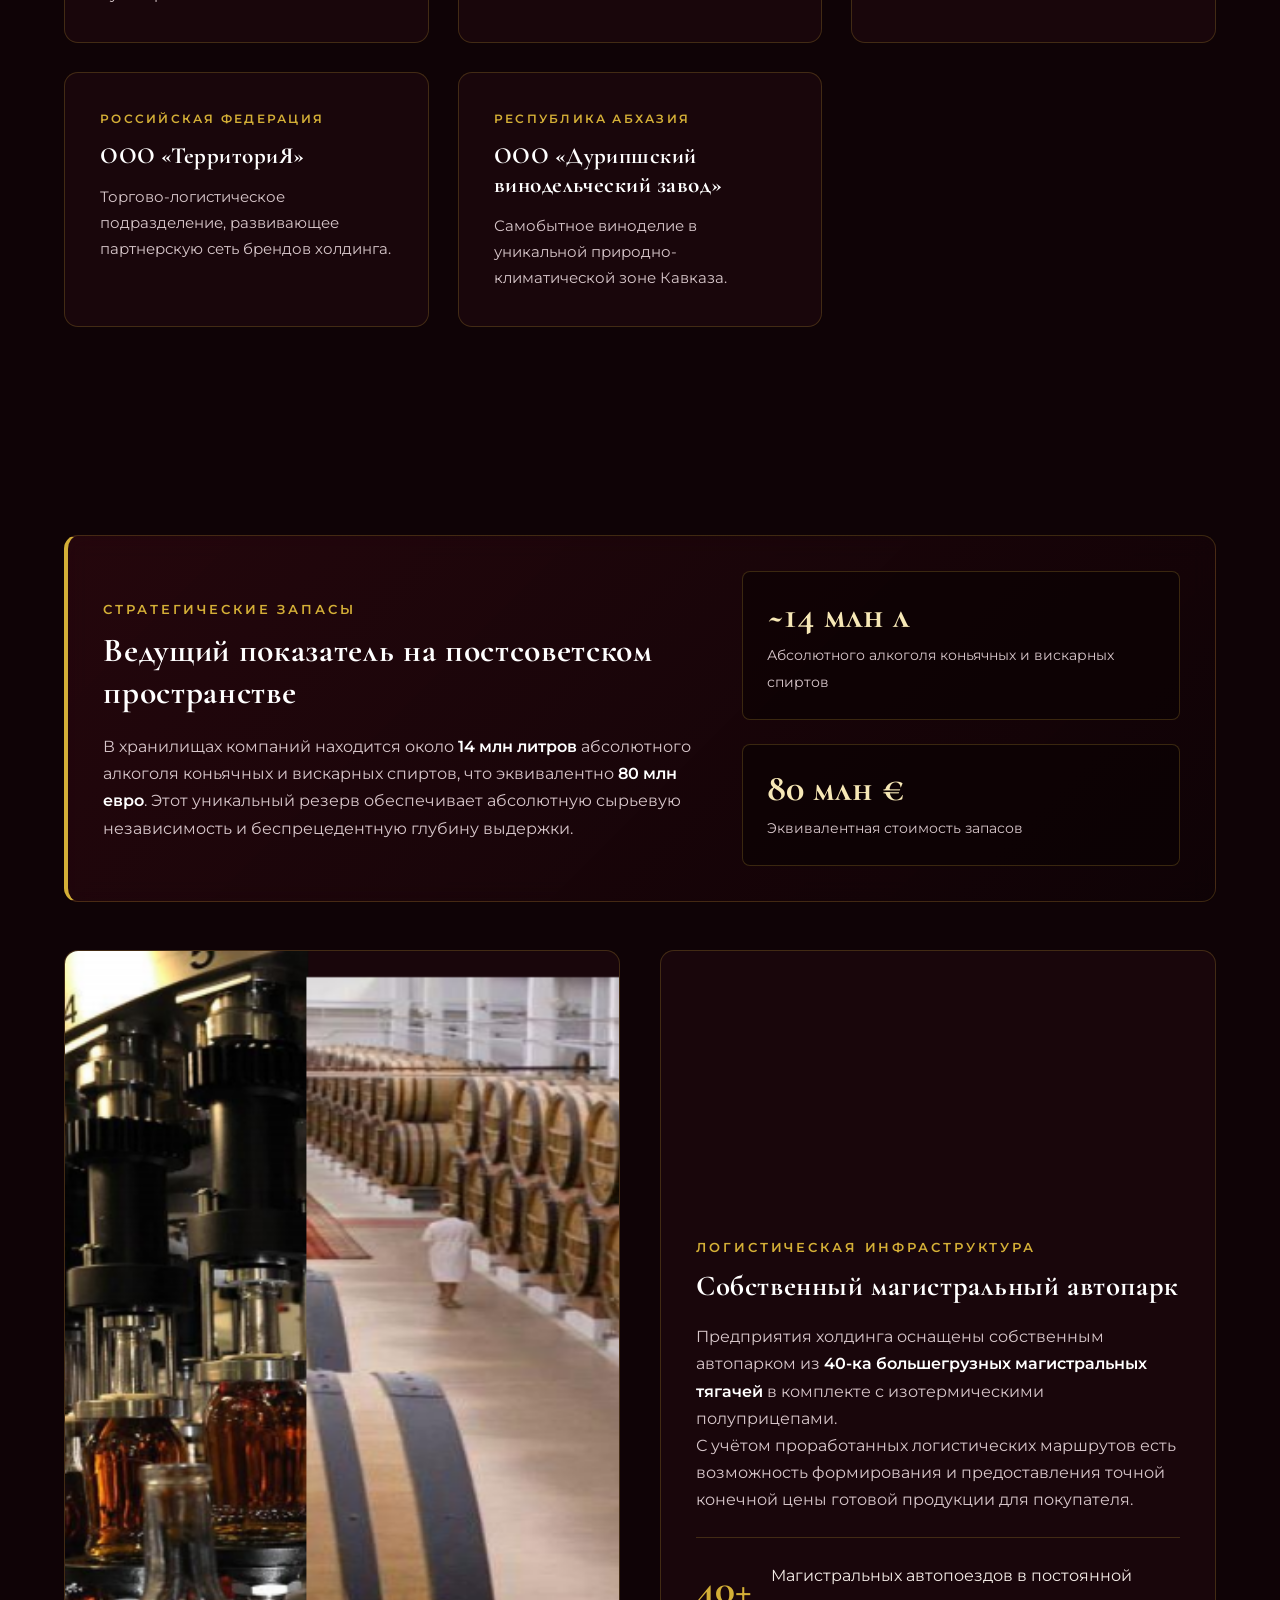
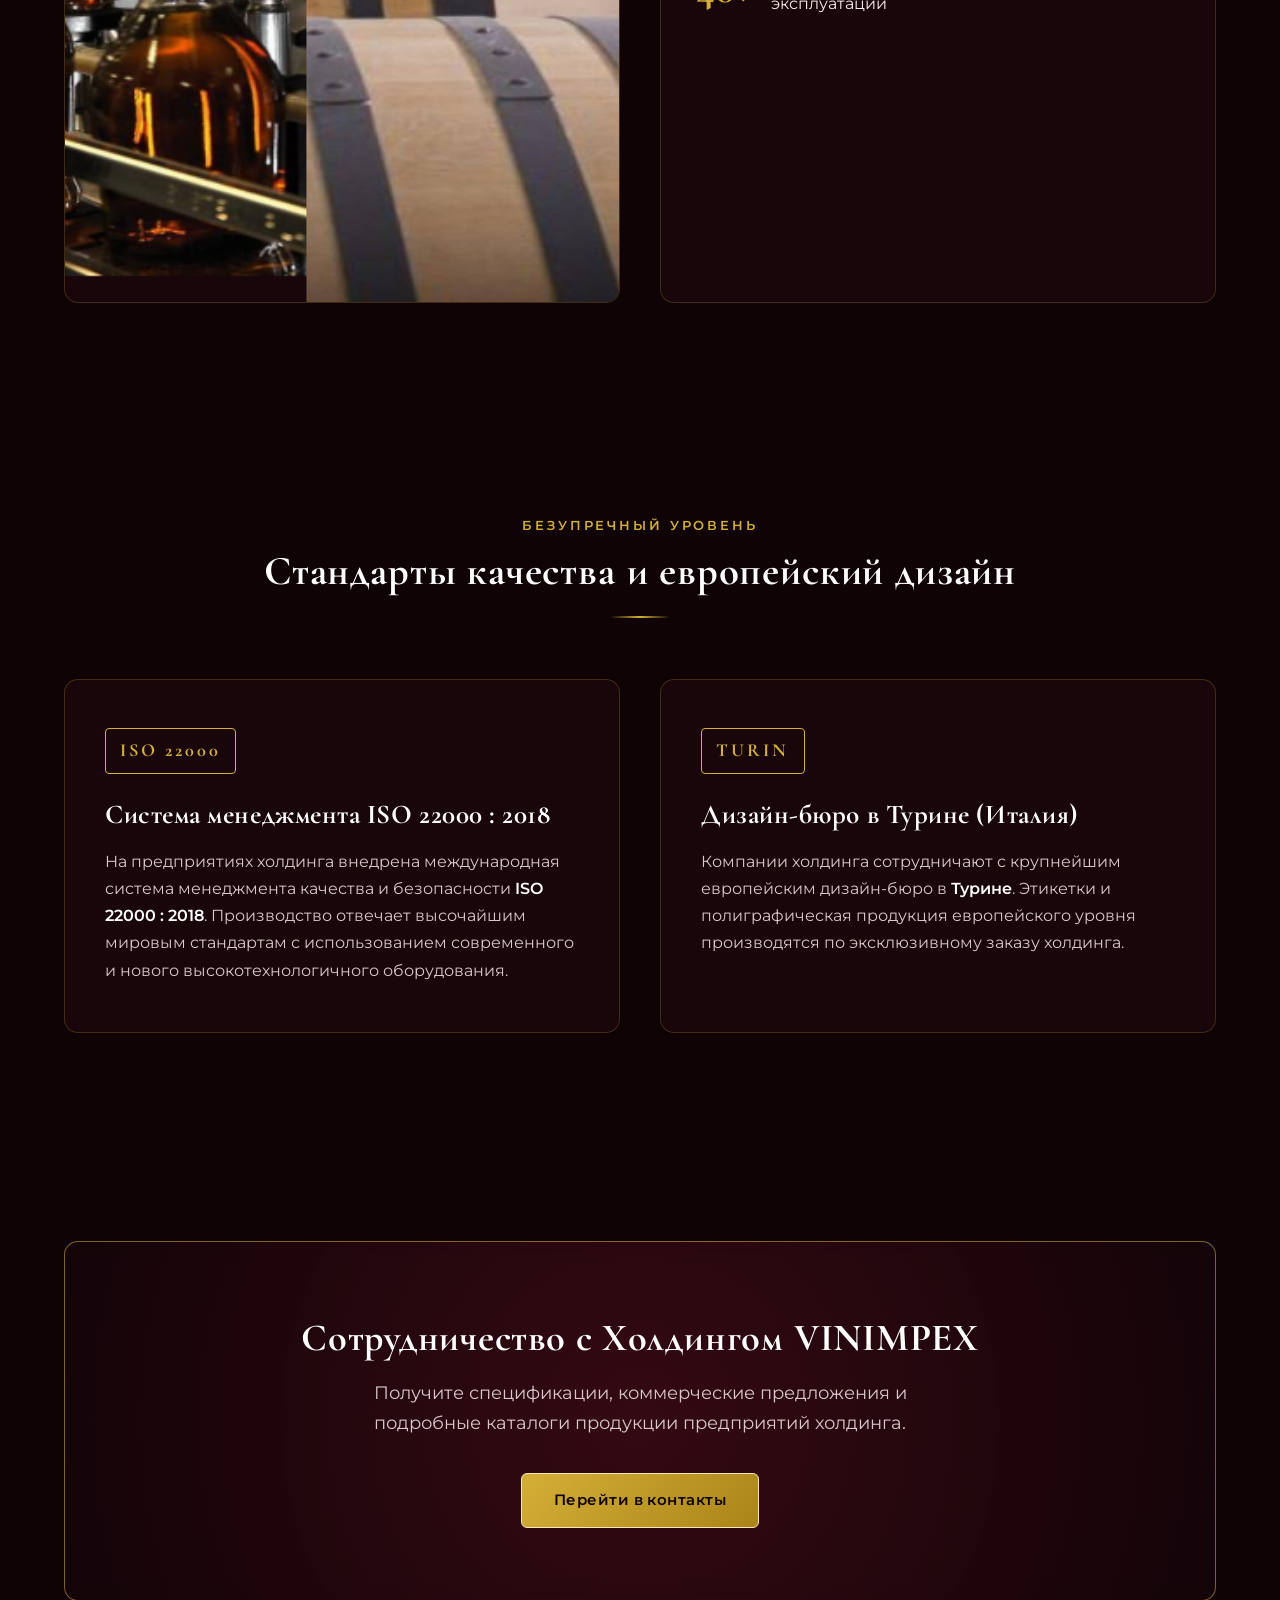
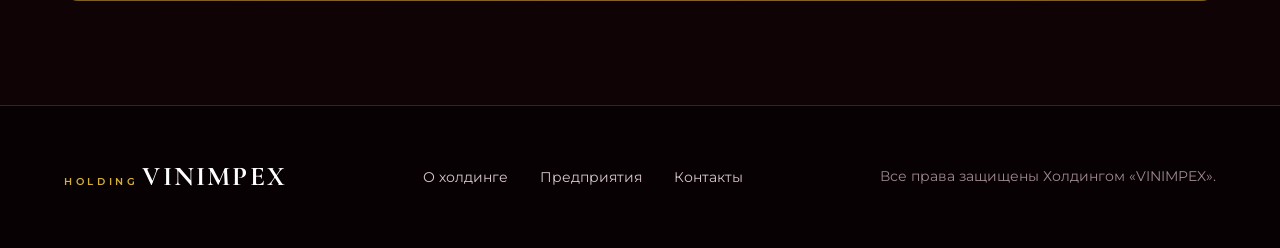
==== commit 0a910c23: "update" ====
--- a/index.html
+++ b/index.html
@@ -3,8 +3,8 @@
 <head>
   <meta charset="UTF-8">
   <meta name="viewport" content="width=device-width, initial-scale=1.0">
-  <title>Холдинг Vinimpex | Международное производство и дистрибуция</title>
-  <meta name="description" content="Международный алкогольный холдинг Vinimpex: инновационные технологии, собственные производственные мощности и глобальная логистика.">
+  <title>Холдинг VINIMPEX | Международное производство и дистрибуция</title>
+  <meta name="description" content="Международный алкогольный холдинг VINIMPEX: инновационные технологии, собственные производственные мощности и глобальная логистика.">
   
   <!-- Fonts -->
   <link rel="preconnect" href="https://fonts.googleapis.com">
@@ -21,7 +21,7 @@
   <!-- Header -->
   <header class="site-header" id="site-header">
     <div class="container header-container">
-      <a href="index.html" class="brand-logo" aria-label="Vinimpex Главная">
+      <a href="index.html" class="brand-logo" aria-label="VINIMPEX Главная">
         <span class="logo-small">HOLDING</span>
         <span class="logo-main">VINIMPEX</span>
       </a>
@@ -59,7 +59,7 @@
             Инновационный подход в производстве алкогольной продукции мирового уровня.
           </p>
           <p class="hero-subtitle">
-            Преимущества и уникальность холдинга Vinimpex основаны на комбинации собственных современных производственных технологий и масштабируемых мощностей для формирования конкурентной цены в ритейле.
+            Преимущества и уникальность холдинга VINIMPEX основаны на комбинации собственных современных производственных технологий и масштабируемых мощностей для формирования конкурентной цены в ритейле.
           </p>
           <div class="hero-actions">
             <a href="#about" class="btn btn-primary">Узнать больше</a>
@@ -108,7 +108,7 @@
             
             <div class="pillar-content">
               <p>
-                Преимущества и уникальность холдинга <strong>Vinimpex</strong> основаны на комбинации собственных современных производственных технологий и масштабируемых мощностей.
+                Преимущества и уникальность холдинга <strong>VINIMPEX</strong> основаны на комбинации собственных современных производственных технологий и масштабируемых мощностей.
               </p>
               <p>
                 Данная уникальность и инновационный подход позволяют формировать продукт надлежащего качества по необходимой для ритейла конкурентной цене.
@@ -300,7 +300,7 @@
     <section class="section section-cta">
       <div class="container">
         <div class="cta-banner glass-card reveal">
-          <h2>Сотрудничество с Холдингом Vinimpex</h2>
+          <h2>Сотрудничество с Холдингом VINIMPEX</h2>
           <p>Получите спецификации, коммерческие предложения и подробные каталоги продукции предприятий холдинга.</p>
           <a href="contacts.html" class="btn btn-primary">Перейти в контакты</a>
         </div>
@@ -321,7 +321,7 @@
         <a href="contacts.html">Контакты</a>
       </div>
       <div class="footer-copy">
-        <p>Все права защищены Холдингом «Vinimpex».</p>
+        <p>Все права защищены Холдингом «VINIMPEX».</p>
       </div>
     </div>
   </footer>
--- a/style.css
+++ b/style.css
@@ -1045,6 +1045,83 @@
 }
 
 /* ==========================================================================
+   Thank You Page Styles
+   ========================================================================== */
+.thank-you-main {
+  min-height: 85vh;
+  display: flex;
+  align-items: center;
+  padding-top: 5rem;
+}
+
+.section-thank-you {
+  width: 100%;
+}
+
+.thank-you-card {
+  max-width: 720px;
+  margin: 0 auto;
+  text-align: center;
+  padding: 4rem 3rem;
+  border: 1px solid var(--border-glow);
+  box-shadow: 0 20px 50px rgba(0, 0, 0, 0.6), 0 0 30px rgba(212, 175, 55, 0.12);
+}
+
+.thank-you-icon-wrapper {
+  width: 80px;
+  height: 80px;
+  margin: 0 auto 1.8rem;
+  border-radius: 50%;
+  background: rgba(212, 175, 55, 0.1);
+  border: 2px solid var(--gold-primary);
+  display: flex;
+  align-items: center;
+  justify-content: center;
+  box-shadow: 0 0 25px rgba(212, 175, 55, 0.25);
+}
+
+.thank-you-check {
+  stroke: var(--gold-light);
+}
+
+.thank-you-card .section-title {
+  font-size: clamp(1.8rem, 3vw, 2.4rem);
+  margin-top: 0.5rem;
+}
+
+.thank-you-message {
+  font-size: 1.1rem;
+  line-height: 1.8;
+  max-width: 580px;
+  margin: 1.8rem auto 1.2rem;
+  color: var(--text-main);
+}
+
+.thank-you-redirect {
+  font-size: 0.9rem;
+  color: var(--text-dim);
+  margin-bottom: 2.5rem;
+}
+
+.thank-you-redirect span {
+  color: var(--gold-light);
+  font-weight: 600;
+}
+
+.thank-you-actions {
+  display: flex;
+  justify-content: center;
+  gap: 1.2rem;
+  flex-wrap: wrap;
+}
+
+@media (max-width: 600px) {
+  .thank-you-card {
+    padding: 3rem 1.5rem;
+  }
+}
+
+/* ==========================================================================
    Progressive Scroll Reveal
    ========================================================================== */
 .reveal {
